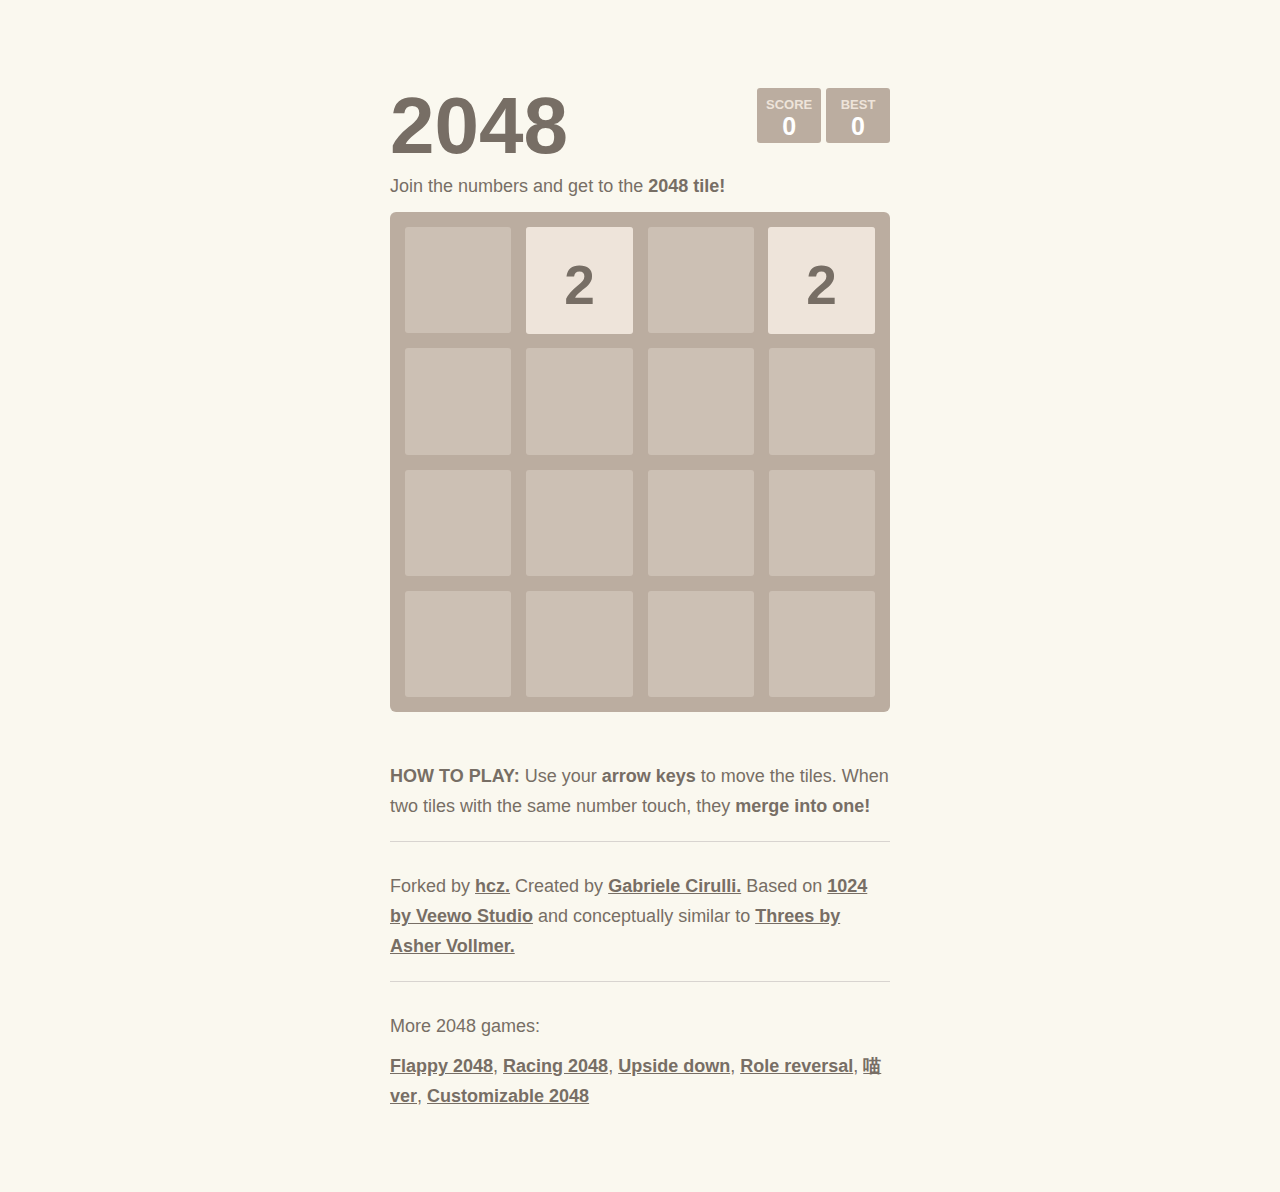
==== storage/games/2048/index.html @ c2e6b72f "Add files via upload" ====
<!DOCTYPE html>
<!-- saved from url=(0035)https://hczhcz.github.io/2048/20ez/ -->
<html><head><meta http-equiv="Content-Type" content="text/html; charset=UTF-8">
  
  <title>2048</title>

  <link href="./2048_files/main.css" rel="stylesheet" type="text/css">
  <meta name="apple-mobile-web-app-capable" content="yes">

  <meta name="HandheldFriendly" content="True">
  <meta name="MobileOptimized" content="320">
  <meta name="viewport" content="width=device-width, target-densitydpi=160dpi, initial-scale=1.0, maximum-scale=1, user-scalable=no, minimal-ui">
</head>
<body>
  <div class="container">
    <div class="heading">
      <h1 class="title">2048</h1>
      <div class="scores-container">
        <div class="score-container">0</div>
        <div class="best-container">0</div>
      </div>
    </div>
    <p class="game-intro"><span class="intro-container">Join the numbers and get to the</span><span class="intro-container"><strong>&nbsp;2048&nbsp;</strong></span><span class="intro-container"><strong>tile!</strong></span></p>

    <div class="game-container">
      <div class="game-message">
        <p></p>
        <div class="lower">
	        <a class="keep-playing-button">Keep going</a>
          <a class="retry-button">Try again</a>
        </div>
      </div>

      <div class="grid-container">
        <div class="grid-row">
          <div class="grid-cell"></div>
          <div class="grid-cell"></div>
          <div class="grid-cell"></div>
          <div class="grid-cell"></div>
        </div>
        <div class="grid-row">
          <div class="grid-cell"></div>
          <div class="grid-cell"></div>
          <div class="grid-cell"></div>
          <div class="grid-cell"></div>
        </div>
        <div class="grid-row">
          <div class="grid-cell"></div>
          <div class="grid-cell"></div>
          <div class="grid-cell"></div>
          <div class="grid-cell"></div>
        </div>
        <div class="grid-row">
          <div class="grid-cell"></div>
          <div class="grid-cell"></div>
          <div class="grid-cell"></div>
          <div class="grid-cell"></div>
        </div>
      </div>

      <div class="tile-container"><div class="tile tile-2 tile-position-2-4 tile-new"><div class="tile-inner">2</div></div><div class="tile tile-2 tile-position-4-4 tile-new"><div class="tile-inner">2</div></div></div>
    </div>

    <p class="game-explanation">
      <strong class="important">How to play:</strong> Use your <strong>arrow keys</strong> to move the tiles. When two tiles with the same number touch, they <strong>merge into one!</strong>
    </p>
    <hr>
    <p>
    Forked by <a href="http://github.com/hczhcz" target="_blank">hcz.</a> Created by <a href="http://gabrielecirulli.com/" target="_blank">Gabriele Cirulli.</a> Based on <a href="https://itunes.apple.com/us/app/1024!/id823499224" target="_blank">1024 by Veewo Studio</a> and conceptually similar to <a href="http://asherv.com/threes/" target="_blank">Threes by Asher Vollmer.</a>
    </p>
    <hr>
    <p>More 2048 games:</p>
    <p><a href="https://hczhcz.github.io/Flappy-2048">Flappy 2048</a>, <a href="https://hczhcz.github.io/Racing-2048">Racing 2048</a>, <a href="https://hczhcz.github.io/2048">Upside down</a>, <a href="https://hczhcz.github.io/2048/2047">Role reversal</a>, <a href="https://hczhcz.github.io/2048/20mu">喵 ver</a>, <a href="https://hczhcz.github.io/my-2048">Customizable 2048</a></p>
  </div>

  <script src="./2048_files/animframe_polyfill.js.download"></script>
  <script src="./2048_files/keyboard_input_manager.js.download"></script>
  <script src="./2048_files/html_actuator.js.download"></script>
  <script src="./2048_files/grid.js.download"></script>
  <script src="./2048_files/tile.js.download"></script>
  <script src="./2048_files/local_score_manager.js.download"></script>
  <script src="./2048_files/game_manager.js.download"></script>
  <script src="./2048_files/application.js.download"></script>


</body></html>
---- storage/games/2048/2048_files/main.css ----
@import url(fonts/clear-sans.css);
html, body {
  margin: 0;
  padding: 0;
  background: #faf8ef;
  color: #776e65;
  font-family: "Clear Sans", "Helvetica Neue", Arial, sans-serif;
  font-size: 18px; }

body {
  margin: 80px 0; }

.heading:after {
  content: "";
  display: block;
  clear: both; }

h1.title {
  font-size: 80px;
  font-weight: bold;
  margin: 0;
  display: block;
  float: left; }

@-webkit-keyframes move-up {
  0% {
    top: 25px;
    opacity: 1; }

  100% {
    top: -50px;
    opacity: 0; } }

@-moz-keyframes move-up {
  0% {
    top: 25px;
    opacity: 1; }

  100% {
    top: -50px;
    opacity: 0; } }

@keyframes move-up {
  0% {
    top: 25px;
    opacity: 1; }

  100% {
    top: -50px;
    opacity: 0; } }

.scores-container {
  float: right;
  text-align: right; }

.score-container, .best-container {
  position: relative;
  display: inline-block;
  background: #bbada0;
  padding: 15px 25px;
  font-size: 25px;
  height: 25px;
  line-height: 47px;
  font-weight: bold;
  border-radius: 3px;
  color: white;
  margin-top: 8px;
  text-align: center; }
  .score-container:after, .best-container:after {
    position: absolute;
    width: 100%;
    top: 10px;
    left: 0;
    text-transform: uppercase;
    font-size: 13px;
    line-height: 13px;
    text-align: center;
    color: #eee4da; }
  .score-container .score-addition, .best-container .score-addition {
    position: absolute;
    right: 30px;
    color: red;
    font-size: 25px;
    line-height: 25px;
    font-weight: bold;
    color: rgba(119, 110, 101, 0.9);
    z-index: 100;
    -webkit-animation: move-up 600ms ease-in;
    -moz-animation: move-up 600ms ease-in;
    animation: move-up 600ms ease-in;
    -webkit-animation-fill-mode: both;
    -moz-animation-fill-mode: both;
    animation-fill-mode: both; }

.score-container:after {
  content: "Score"; }

.best-container:after {
  content: "Best"; }

p {
  margin-top: 0;
  margin-bottom: 10px;
  line-height: 1.65; }

a {
  color: #776e65;
  font-weight: bold;
  text-decoration: underline;
  cursor: pointer; }

strong.important {
  text-transform: uppercase; }

hr {
  border: none;
  border-bottom: 1px solid #d8d4d0;
  margin-top: 20px;
  margin-bottom: 30px; }

.container {
  width: 500px;
  margin: 0 auto; }

@-webkit-keyframes fade-in {
  0% {
    opacity: 0; }

  100% {
    opacity: 1; } }

@-moz-keyframes fade-in {
  0% {
    opacity: 0; }

  100% {
    opacity: 1; } }

@keyframes fade-in {
  0% {
    opacity: 0; }

  100% {
    opacity: 1; } }

.game-container {
  margin-top: 40px;
  position: relative;
  padding: 15px;
  cursor: default;
  -webkit-touch-callout: none;
  -webkit-user-select: none;
  -moz-user-select: none;
  background: #bbada0;
  border-radius: 6px;
  width: 500px;
  height: 500px;
  -webkit-box-sizing: border-box;
  -moz-box-sizing: border-box;
  box-sizing: border-box; }
  .game-container .game-message {
    display: none;
    position: absolute;
    top: 0;
    right: 0;
    bottom: 0;
    left: 0;
    background: rgba(238, 228, 218, 0.5);
    z-index: 100;
    text-align: center;
    -webkit-animation: fade-in 800ms ease 1200ms;
    -moz-animation: fade-in 800ms ease 1200ms;
    animation: fade-in 800ms ease 1200ms;
    -webkit-animation-fill-mode: both;
    -moz-animation-fill-mode: both;
    animation-fill-mode: both; }
    .game-container .game-message p {
      font-size: 60px;
      font-weight: bold;
      height: 60px;
      line-height: 60px;
      margin-top: 222px; }
    .game-container .game-message .lower {
      display: block;
      margin-top: 59px; }
    .game-container .game-message a {
      display: inline-block;
      background: #8f7a66;
      border-radius: 3px;
      padding: 0 20px;
      text-decoration: none;
      color: #f9f6f2;
      height: 40px;
      line-height: 42px;
      margin-left: 9px; }
      .game-container .game-message a.keep-playing-button {
        display: none; }
    .game-container .game-message.game-won {
      background: rgba(237, 194, 46, 0.5);
      color: #f9f6f2; }
      .game-container .game-message.game-won a.keep-playing-button {
        display: inline-block; }
    .game-container .game-message.game-won, .game-container .game-message.game-over {
      display: block; }

.grid-container {
  position: absolute;
  z-index: 1; }

.grid-row {
  margin-bottom: 15px; }
  .grid-row:last-child {
    margin-bottom: 0; }
  .grid-row:after {
    content: "";
    display: block;
    clear: both; }

.grid-cell {
  width: 106.25px;
  height: 106.25px;
  margin-right: 15px;
  float: left;
  border-radius: 3px;
  background: rgba(238, 228, 218, 0.35); }
  .grid-cell:last-child {
    margin-right: 0; }

.tile-container {
  position: absolute;
  z-index: 2; }

.tile, .tile .tile-inner {
  width: 107px;
  height: 107px;
  line-height: 116.25px; }
.tile.tile-position-1-1 {
  -webkit-transform: translate(0px, 0px);
  -moz-transform: translate(0px, 0px);
  transform: translate(0px, 0px); }
.tile.tile-position-1-2 {
  -webkit-transform: translate(0px, 121px);
  -moz-transform: translate(0px, 121px);
  transform: translate(0px, 121px); }
.tile.tile-position-1-3 {
  -webkit-transform: translate(0px, 242px);
  -moz-transform: translate(0px, 242px);
  transform: translate(0px, 242px); }
.tile.tile-position-1-4 {
  -webkit-transform: translate(0px, 363px);
  -moz-transform: translate(0px, 363px);
  transform: translate(0px, 363px); }
.tile.tile-position-2-1 {
  -webkit-transform: translate(121px, 0px);
  -moz-transform: translate(121px, 0px);
  transform: translate(121px, 0px); }
.tile.tile-position-2-2 {
  -webkit-transform: translate(121px, 121px);
  -moz-transform: translate(121px, 121px);
  transform: translate(121px, 121px); }
.tile.tile-position-2-3 {
  -webkit-transform: translate(121px, 242px);
  -moz-transform: translate(121px, 242px);
  transform: translate(121px, 242px); }
.tile.tile-position-2-4 {
  -webkit-transform: translate(121px, 363px);
  -moz-transform: translate(121px, 363px);
  transform: translate(121px, 363px); }
.tile.tile-position-3-1 {
  -webkit-transform: translate(242px, 0px);
  -moz-transform: translate(242px, 0px);
  transform: translate(242px, 0px); }
.tile.tile-position-3-2 {
  -webkit-transform: translate(242px, 121px);
  -moz-transform: translate(242px, 121px);
  transform: translate(242px, 121px); }
.tile.tile-position-3-3 {
  -webkit-transform: translate(242px, 242px);
  -moz-transform: translate(242px, 242px);
  transform: translate(242px, 242px); }
.tile.tile-position-3-4 {
  -webkit-transform: translate(242px, 363px);
  -moz-transform: translate(242px, 363px);
  transform: translate(242px, 363px); }
.tile.tile-position-4-1 {
  -webkit-transform: translate(363px, 0px);
  -moz-transform: translate(363px, 0px);
  transform: translate(363px, 0px); }
.tile.tile-position-4-2 {
  -webkit-transform: translate(363px, 121px);
  -moz-transform: translate(363px, 121px);
  transform: translate(363px, 121px); }
.tile.tile-position-4-3 {
  -webkit-transform: translate(363px, 242px);
  -moz-transform: translate(363px, 242px);
  transform: translate(363px, 242px); }
.tile.tile-position-4-4 {
  -webkit-transform: translate(363px, 363px);
  -moz-transform: translate(363px, 363px);
  transform: translate(363px, 363px); }

.tile {
  position: absolute;
  -webkit-transition: 100ms ease-in-out;
  -moz-transition: 100ms ease-in-out;
  transition: 100ms ease-in-out;
  -webkit-transition-property: -webkit-transform;
  -moz-transition-property: -moz-transform;
  transition-property: transform; }
  .tile .tile-inner {
    border-radius: 3px;
    background: #eee4da;
    text-align: center;
    font-weight: bold;
    z-index: 10;
    font-size: 55px; }
  .tile.tile-2 .tile-inner {
    background: #eee4da;
    box-shadow: 0 0 30px 10px rgba(243, 215, 116, 0), inset 0 0 0 1px rgba(255, 255, 255, 0); }
  .tile.tile-4 .tile-inner {
    background: #ede0c8;
    box-shadow: 0 0 30px 10px rgba(243, 215, 116, 0), inset 0 0 0 1px rgba(255, 255, 255, 0); }
  .tile.tile-8 .tile-inner {
    color: #f9f6f2;
    background: #f2b179; }
  .tile.tile-16 .tile-inner {
    color: #f9f6f2;
    background: #f59563; }
  .tile.tile-32 .tile-inner {
    color: #f9f6f2;
    background: #f67c5f; }
  .tile.tile-64 .tile-inner {
    color: #f9f6f2;
    background: #f65e3b; }
  .tile.tile-128 .tile-inner {
    color: #f9f6f2;
    background: #edcf72;
    box-shadow: 0 0 30px 10px rgba(243, 215, 116, 0.2381), inset 0 0 0 1px rgba(255, 255, 255, 0.14286);
    font-size: 45px; }
    @media screen and (max-width: 520px) {
      .tile.tile-128 .tile-inner {
        font-size: 25px; } }
  .tile.tile-256 .tile-inner {
    color: #f9f6f2;
    background: #edcc61;
    box-shadow: 0 0 30px 10px rgba(243, 215, 116, 0.31746), inset 0 0 0 1px rgba(255, 255, 255, 0.19048);
    font-size: 45px; }
    @media screen and (max-width: 520px) {
      .tile.tile-256 .tile-inner {
        font-size: 25px; } }
  .tile.tile-512 .tile-inner {
    color: #f9f6f2;
    background: #edc850;
    box-shadow: 0 0 30px 10px rgba(243, 215, 116, 0.39683), inset 0 0 0 1px rgba(255, 255, 255, 0.2381);
    font-size: 45px; }
    @media screen and (max-width: 520px) {
      .tile.tile-512 .tile-inner {
        font-size: 25px; } }
  .tile.tile-1024 .tile-inner {
    color: #f9f6f2;
    background: #edc53f;
    box-shadow: 0 0 30px 10px rgba(243, 215, 116, 0.47619), inset 0 0 0 1px rgba(255, 255, 255, 0.28571);
    font-size: 35px; }
    @media screen and (max-width: 520px) {
      .tile.tile-1024 .tile-inner {
        font-size: 15px; } }
  .tile.tile-2048 .tile-inner {
    color: #f9f6f2;
    background: #edc22e;
    box-shadow: 0 0 30px 10px rgba(243, 215, 116, 0.55556), inset 0 0 0 1px rgba(255, 255, 255, 0.33333);
    font-size: 35px; }
    @media screen and (max-width: 520px) {
      .tile.tile-2048 .tile-inner {
        font-size: 15px; } }
  .tile.tile-super .tile-inner {
    color: #f9f6f2;
    background: #3c3a32;
    font-size: 30px; }
    @media screen and (max-width: 520px) {
      .tile.tile-super .tile-inner {
        font-size: 10px; } }

@-webkit-keyframes appear {
  0% {
    opacity: 0;
    -webkit-transform: scale(0);
    -moz-transform: scale(0);
    transform: scale(0); }

  100% {
    opacity: 1;
    -webkit-transform: scale(1);
    -moz-transform: scale(1);
    transform: scale(1); } }

@-moz-keyframes appear {
  0% {
    opacity: 0;
    -webkit-transform: scale(0);
    -moz-transform: scale(0);
    transform: scale(0); }

  100% {
    opacity: 1;
    -webkit-transform: scale(1);
    -moz-transform: scale(1);
    transform: scale(1); } }

@keyframes appear {
  0% {
    opacity: 0;
    -webkit-transform: scale(0);
    -moz-transform: scale(0);
    transform: scale(0); }

  100% {
    opacity: 1;
    -webkit-transform: scale(1);
    -moz-transform: scale(1);
    transform: scale(1); } }

.tile-new .tile-inner {
  -webkit-animation: appear 200ms ease 100ms;
  -moz-animation: appear 200ms ease 100ms;
  animation: appear 200ms ease 100ms;
  -webkit-animation-fill-mode: backwards;
  -moz-animation-fill-mode: backwards;
  animation-fill-mode: backwards; }

@-webkit-keyframes pop {
  0% {
    -webkit-transform: scale(0);
    -moz-transform: scale(0);
    transform: scale(0); }

  50% {
    -webkit-transform: scale(1.2);
    -moz-transform: scale(1.2);
    transform: scale(1.2); }

  100% {
    -webkit-transform: scale(1);
    -moz-transform: scale(1);
    transform: scale(1); } }

@-moz-keyframes pop {
  0% {
    -webkit-transform: scale(0);
    -moz-transform: scale(0);
    transform: scale(0); }

  50% {
    -webkit-transform: scale(1.2);
    -moz-transform: scale(1.2);
    transform: scale(1.2); }

  100% {
    -webkit-transform: scale(1);
    -moz-transform: scale(1);
    transform: scale(1); } }

@keyframes pop {
  0% {
    -webkit-transform: scale(0);
    -moz-transform: scale(0);
    transform: scale(0); }

  50% {
    -webkit-transform: scale(1.2);
    -moz-transform: scale(1.2);
    transform: scale(1.2); }

  100% {
    -webkit-transform: scale(1);
    -moz-transform: scale(1);
    transform: scale(1); } }

.tile-merged .tile-inner {
  z-index: 20;
  -webkit-animation: pop 200ms ease 100ms;
  -moz-animation: pop 200ms ease 100ms;
  animation: pop 200ms ease 100ms;
  -webkit-animation-fill-mode: backwards;
  -moz-animation-fill-mode: backwards;
  animation-fill-mode: backwards; }

.game-intro {
  margin-bottom: 0; }
  .game-intro .intro-container {
    display: inline-block;
    float: left; }

.game-explanation {
  margin-top: 50px; }

@media screen and (max-width: 520px) {
  html, body {
    font-size: 15px; }

  body {
    margin: 20px 0;
    padding: 0 20px; }

  h1.title {
    font-size: 27px;
    margin-top: 15px; }

  .container {
    width: 280px;
    margin: 0 auto; }

  .score-container, .best-container {
    margin-top: 0;
    padding: 15px 10px;
    min-width: 40px; }

  .heading {
    margin-bottom: 10px; }

  .game-container {
    margin-top: 40px;
    position: relative;
    padding: 10px;
    cursor: default;
    -webkit-touch-callout: none;
    -webkit-user-select: none;
    -moz-user-select: none;
    background: #bbada0;
    border-radius: 6px;
    width: 280px;
    height: 280px;
    -webkit-box-sizing: border-box;
    -moz-box-sizing: border-box;
    box-sizing: border-box; }
    .game-container .game-message {
      display: none;
      position: absolute;
      top: 0;
      right: 0;
      bottom: 0;
      left: 0;
      background: rgba(238, 228, 218, 0.5);
      z-index: 100;
      text-align: center;
      -webkit-animation: fade-in 800ms ease 1200ms;
      -moz-animation: fade-in 800ms ease 1200ms;
      animation: fade-in 800ms ease 1200ms;
      -webkit-animation-fill-mode: both;
      -moz-animation-fill-mode: both;
      animation-fill-mode: both; }
      .game-container .game-message p {
        font-size: 60px;
        font-weight: bold;
        height: 60px;
        line-height: 60px;
        margin-top: 222px; }
      .game-container .game-message .lower {
        display: block;
        margin-top: 59px; }
      .game-container .game-message a {
        display: inline-block;
        background: #8f7a66;
        border-radius: 3px;
        padding: 0 20px;
        text-decoration: none;
        color: #f9f6f2;
        height: 40px;
        line-height: 42px;
        margin-left: 9px; }
        .game-container .game-message a.keep-playing-button {
          display: none; }
      .game-container .game-message.game-won {
        background: rgba(237, 194, 46, 0.5);
        color: #f9f6f2; }
        .game-container .game-message.game-won a.keep-playing-button {
          display: inline-block; }
      .game-container .game-message.game-won, .game-container .game-message.game-over {
        display: block; }

  .grid-container {
    position: absolute;
    z-index: 1; }

  .grid-row {
    margin-bottom: 10px; }
    .grid-row:last-child {
      margin-bottom: 0; }
    .grid-row:after {
      content: "";
      display: block;
      clear: both; }

  .grid-cell {
    width: 57.5px;
    height: 57.5px;
    margin-right: 10px;
    float: left;
    border-radius: 3px;
    background: rgba(238, 228, 218, 0.35); }
    .grid-cell:last-child {
      margin-right: 0; }

  .tile-container {
    position: absolute;
    z-index: 2; }

  .tile, .tile .tile-inner {
    width: 58px;
    height: 58px;
    line-height: 67.5px; }
  .tile.tile-position-1-1 {
    -webkit-transform: translate(0px, 0px);
    -moz-transform: translate(0px, 0px);
    transform: translate(0px, 0px); }
  .tile.tile-position-1-2 {
    -webkit-transform: translate(0px, 67px);
    -moz-transform: translate(0px, 67px);
    transform: translate(0px, 67px); }
  .tile.tile-position-1-3 {
    -webkit-transform: translate(0px, 135px);
    -moz-transform: translate(0px, 135px);
    transform: translate(0px, 135px); }
  .tile.tile-position-1-4 {
    -webkit-transform: translate(0px, 202px);
    -moz-transform: translate(0px, 202px);
    transform: translate(0px, 202px); }
  .tile.tile-position-2-1 {
    -webkit-transform: translate(67px, 0px);
    -moz-transform: translate(67px, 0px);
    transform: translate(67px, 0px); }
  .tile.tile-position-2-2 {
    -webkit-transform: translate(67px, 67px);
    -moz-transform: translate(67px, 67px);
    transform: translate(67px, 67px); }
  .tile.tile-position-2-3 {
    -webkit-transform: translate(67px, 135px);
    -moz-transform: translate(67px, 135px);
    transform: translate(67px, 135px); }
  .tile.tile-position-2-4 {
    -webkit-transform: translate(67px, 202px);
    -moz-transform: translate(67px, 202px);
    transform: translate(67px, 202px); }
  .tile.tile-position-3-1 {
    -webkit-transform: translate(135px, 0px);
    -moz-transform: translate(135px, 0px);
    transform: translate(135px, 0px); }
  .tile.tile-position-3-2 {
    -webkit-transform: translate(135px, 67px);
    -moz-transform: translate(135px, 67px);
    transform: translate(135px, 67px); }
  .tile.tile-position-3-3 {
    -webkit-transform: translate(135px, 135px);
    -moz-transform: translate(135px, 135px);
    transform: translate(135px, 135px); }
  .tile.tile-position-3-4 {
    -webkit-transform: translate(135px, 202px);
    -moz-transform: translate(135px, 202px);
    transform: translate(135px, 202px); }
  .tile.tile-position-4-1 {
    -webkit-transform: translate(202px, 0px);
    -moz-transform: translate(202px, 0px);
    transform: translate(202px, 0px); }
  .tile.tile-position-4-2 {
    -webkit-transform: translate(202px, 67px);
    -moz-transform: translate(202px, 67px);
    transform: translate(202px, 67px); }
  .tile.tile-position-4-3 {
    -webkit-transform: translate(202px, 135px);
    -moz-transform: translate(202px, 135px);
    transform: translate(202px, 135px); }
  .tile.tile-position-4-4 {
    -webkit-transform: translate(202px, 202px);
    -moz-transform: translate(202px, 202px);
    transform: translate(202px, 202px); }

  .game-container {
    margin-top: 20px; }

  .tile .tile-inner {
    font-size: 35px; }

  .game-message p {
    font-size: 30px !important;
    height: 30px !important;
    line-height: 30px !important;
    margin-top: 90px !important; }
  .game-message .lower {
    margin-top: 30px !important; } }
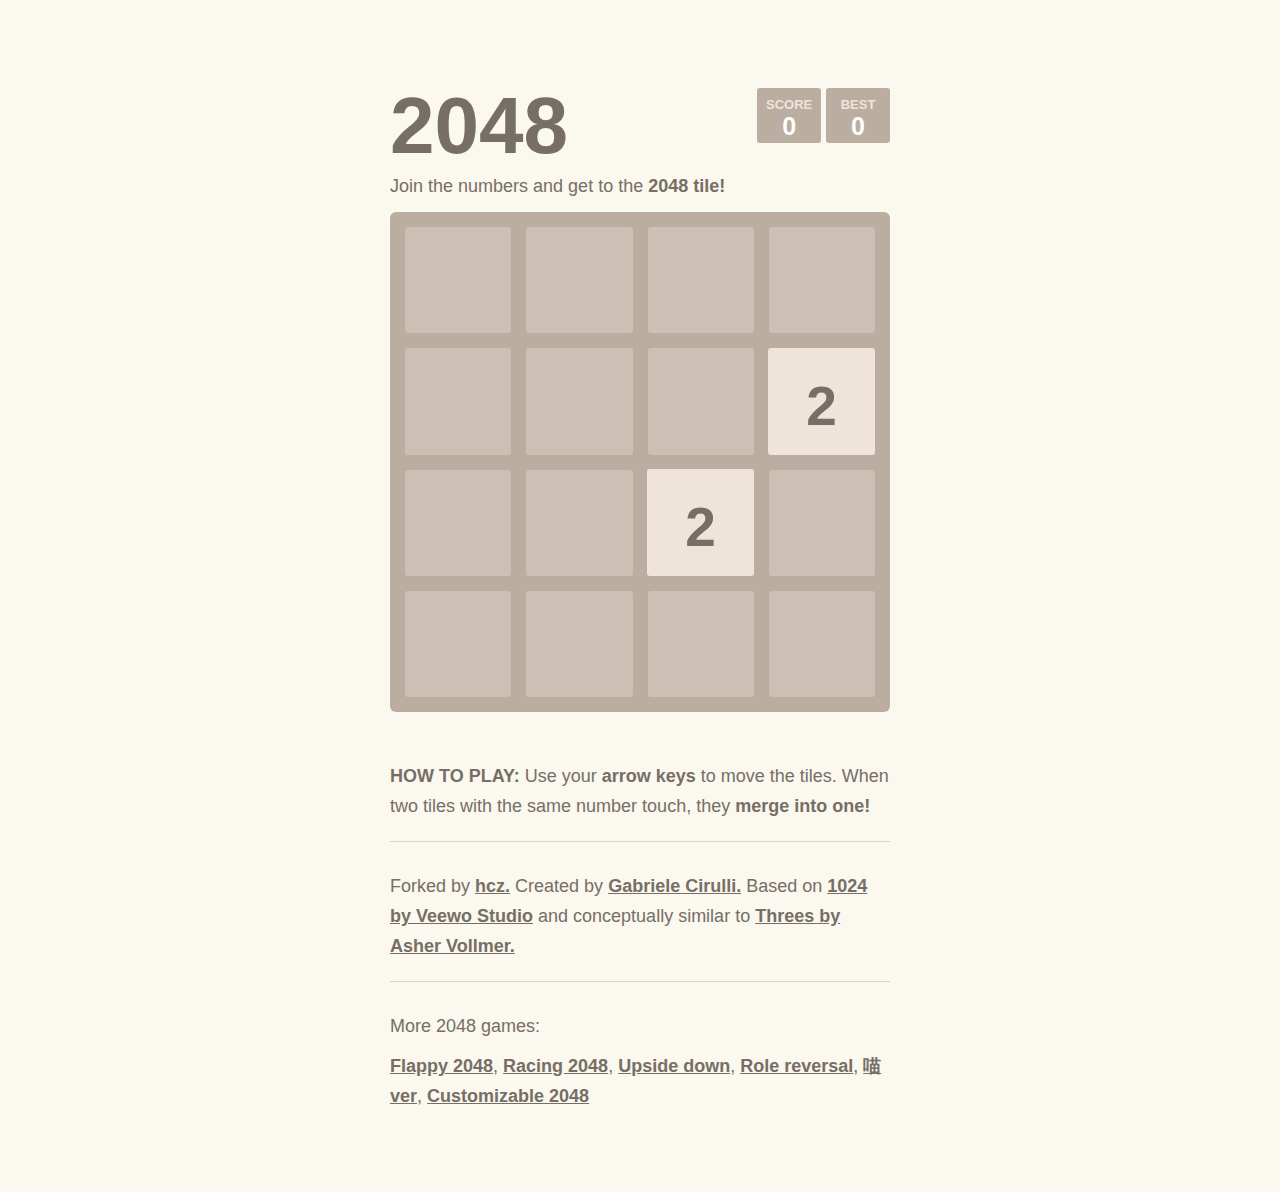
==== commit 53bdb979: "test lol" ====
--- a/storage/games/2048/index.html
+++ b/storage/games/2048/index.html
@@ -1,9 +1,6 @@
 <!DOCTYPE html>
 <!-- saved from url=(0035)https://hczhcz.github.io/2048/20ez/ -->
 <html><head><meta http-equiv="Content-Type" content="text/html; charset=UTF-8">
-  
-  <title>2048</title>
-
   <link href="./2048_files/main.css" rel="stylesheet" type="text/css">
   <meta name="apple-mobile-web-app-capable" content="yes">
 
